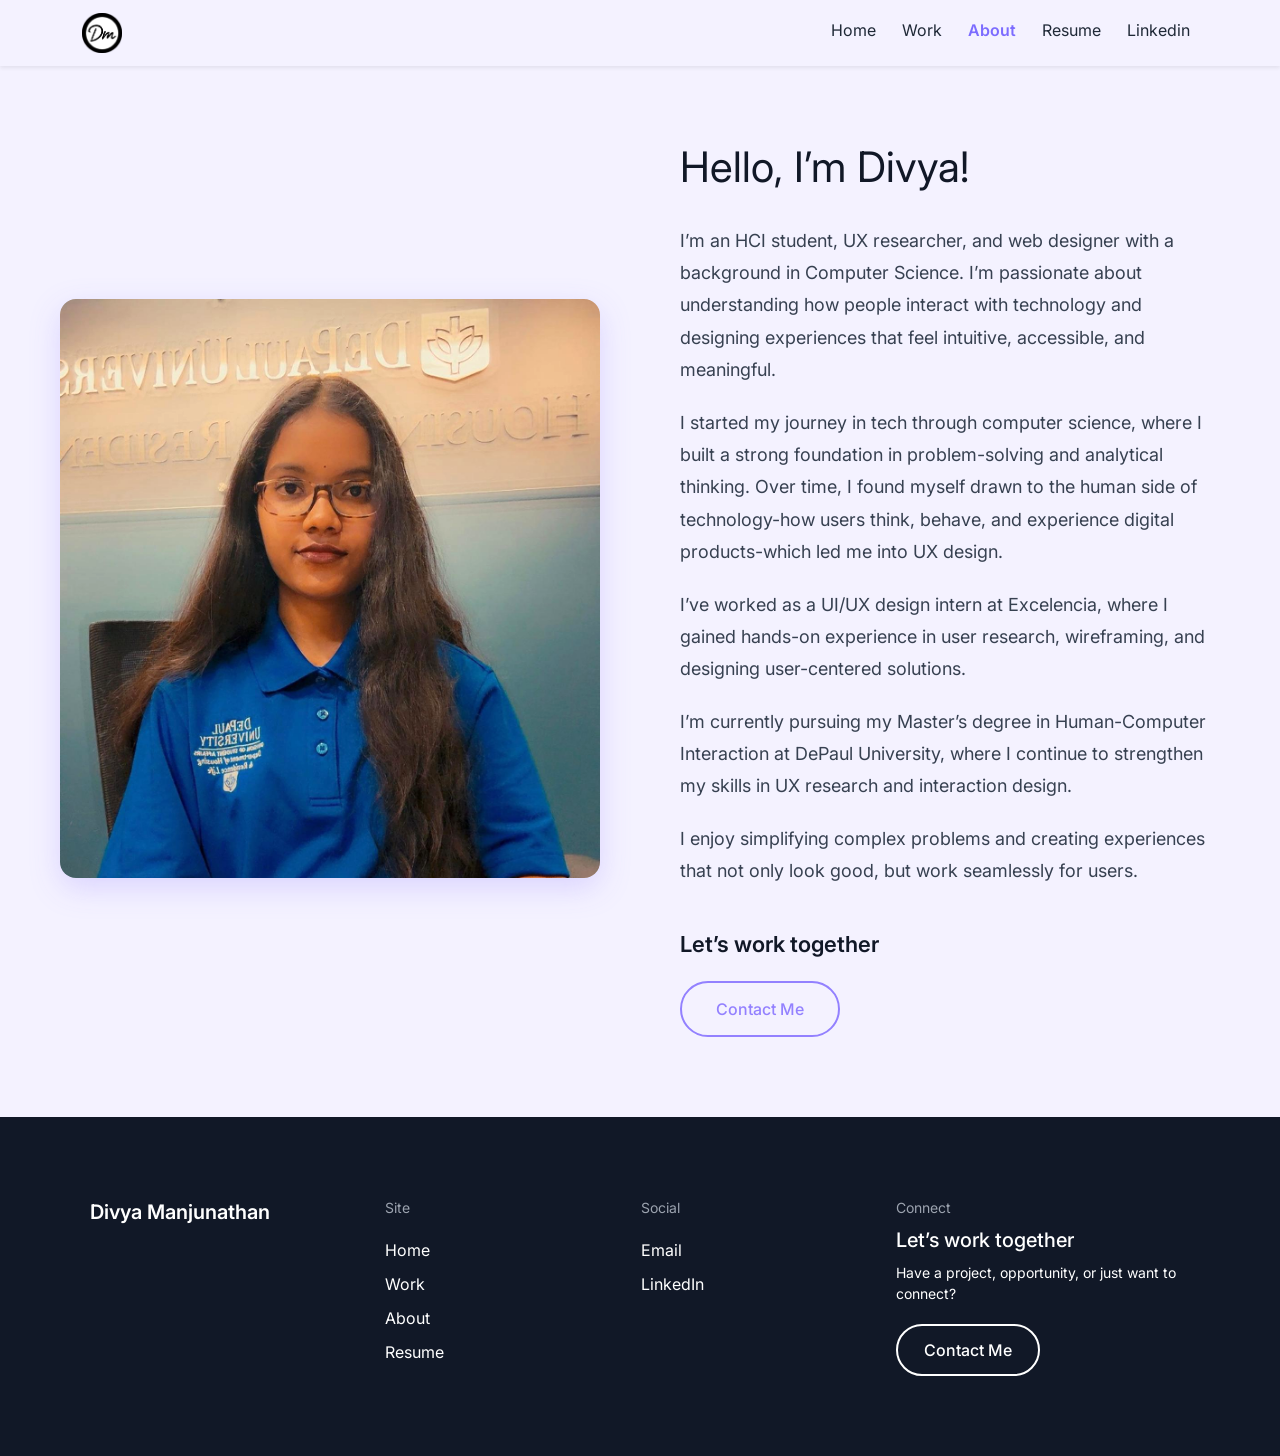
==== about.html @ 00b39861 "Add files via upload" ====
<!DOCTYPE html>
<html lang="en">
<head>
  <meta charset="UTF-8" />
  <meta name="viewport" content="width=device-width, initial-scale=1.0"/>
  <title>About | Divya Manjunathan</title>

  <link href="https://fonts.googleapis.com/css2?family=Inter:wght@300;400;500;600&display=swap" rel="stylesheet">

  <!-- Bootstrap CSS ✅ -->
  <link href="https://cdn.jsdelivr.net/npm/bootstrap@5.3.2/dist/css/bootstrap.min.css" rel="stylesheet">

  <style>
    /* ===== NAV ===== */
    .navbar {
     background-color: #F4F2FF; 
    }

    .navbar-nav {
  display: flex;        /* ensure flex layout */
  gap: 10px;            /* space between links */
}

    /* remove bootstrap default hover color */
.nav-link {
  color: #1F2937;
  text-decoration: none;
}

/* scroll animation container */
.scroll-link {
  position: relative;
  display: inline-block;
  overflow: hidden;
  height: 22px; /* adjust if needed */
  padding: 0;
}

/* stack text vertically */
.text-wrapper {
  display: flex;
  flex-direction: column;
  transition: transform 0.45s cubic-bezier(0.76, 0, 0.24, 1);
}

.text-top,
.text-bottom {
  line-height: 22px; /* MUST match height */
}

.text-bottom {
  color: #4C46B6; /* your accent color */
}

/* animate on hover */
.scroll-link:hover .text-wrapper {
  transform: translateY(-22px);
}

    /* ===== NAV NAME SCROLL EFFECT ===== */
.nav-name {
  font-weight: 700;
  font-size: 1.1rem;
  opacity: 0;
  transform: translateY(6px);
  transition: opacity 0.35s ease, transform 0.35s ease;
  white-space: nowrap;
}

/* visible state */
.navbar.scrolled .nav-name {
  opacity: 1;
  transform: translateY(0);
}

/* Active link styles */
.nav-link.active .text-top,
.nav-link.active .text-bottom {
  color: #7c6cff;
  font-weight: 600;
  position: relative;
}

/* Add underline on active link */
.nav-link.active::after {
  content: "";
  position: absolute;
  left: 0;
  bottom: -2px;          /* adjust to your liking */
  width: 100%;
  height: 2px;
  background-color: #7c6cff;
  border-radius: 2px;
}

    body {
      font-family: 'Inter', sans-serif;
      background: #F4F2FF;
      margin: 0;
      color: #111827;
    }

    /* ===== PAGE LAYOUT ===== */
    .about-page {
      max-width: 1200px;
      margin: auto;
      padding: 140px 20px 80px;

      display: grid;
      grid-template-columns: 1fr 1fr;
      gap: 80px;
      align-items: center;
    }

    /* ===== IMAGE ===== */
    .about-image img {
  width: 100%;
  border-radius: 16px;
  object-fit: cover;

  /* New highlight effect */
  box-shadow: 0 10px 30px rgba(147, 129, 255, 0.3); /* soft glow */
  filter: brightness(1.1); /* slightly brighter */
  transition: transform 0.3s ease, filter 0.3s ease, box-shadow 0.3s ease;
}

/* Optional: subtle hover effect */
.about-image img:hover {
  transform: scale(1.03);
  filter: brightness(1.15);
  box-shadow: 0 20px 40px rgba(147, 129, 255, 0.5);
}

    /* ===== CONTENT ===== */
    .about-content {
      max-width: 600px;
    }

    /* ===== INTRO ===== */
    .about-intro {
      font-size: 42px;
      line-height: 1.3;
      margin-bottom: 30px;
    }

    /* ===== TEXT ===== */
    .about-text p {
      font-size: 18px;
      line-height: 1.8;
      color: #374151;
      margin-bottom: 20px;
    }

    /* ===== BUTTON ===== */
    .contact-btn {
      display: inline-block;
      margin-top: 20px;
      padding: 14px 34px;
      border-radius: 999px;
      border: 2px solid #9381ff;
      color: #9381ff;
      text-decoration: none;
      font-weight: 500;
      transition: all 0.3s ease;
    }

    .contact-btn:hover {
      background: #9381ff;
      color: #fff;
      transform: translateY(-3px);
      box-shadow: 0 10px 25px rgba(147, 129, 255, 0.25);
    }

    .cta-heading {
  margin-top: 40px;
  font-size: 22px;
  font-weight: 600;
  color: #111827; /* bold black */
}

    /* ===== FOOTER ===== */
.footer {
  margin-top: 0;   /* FIX */
  padding: 80px 20px;
  background: #111827;
  color: #fff;
}

.footer-inner {
  max-width: 1100px;
  margin: auto;

  display: grid;
  grid-template-columns: 1.2fr 1fr 1fr 1.5fr;
  gap: 60px;
  align-items: flex-start;
}

/* NAME */
.footer-left {
  font-size: 20px;
  font-weight: 600;
}

/* COLUMNS */
.footer-column {
  display: flex;
  flex-direction: column;
  gap: 10px;
}

.footer-title {
  font-size: 14px;
  color: #9ca3af;
  margin-bottom: 10px;
}

/* LINKS */
.footer-column a {
  text-decoration: none;
  color: #fff;
  position: relative;
  display: inline-block;
  transition: color 0.3s ease;
}

.footer-column a::after {
  content: "";
  position: absolute;
  left: 0;
  bottom: -3px;
  width: 0%;
  height: 2px;
  background: #9381ff;
  transition: width 0.35s ease;
}

.footer-column a:hover {
  color: #9381ff;
}

.footer-column a:hover::after {
  width: 30%;
}

/* CTA */
.footer-cta h3 {
  font-size: 20px;
  margin-bottom: 10px;
}

.footer-cta p {
  font-size: 14px;
  color: #ffffff;
  margin-bottom: 20px;
}

/* BUTTON */
.footer-btn {
  padding: 12px 26px;
  border-radius: 999px;
  border: 2px solid #fff;
  color: #fff;
  text-decoration: none;
  font-weight: 500;
  transition: all 0.3s ease;
  display: inline-block;
}

.footer-btn:hover {
  background: #fff;
  color: #111827;
  transform: translateY(-3px);
}

/* ===== RESPONSIVE ===== */
@media (max-width: 768px) {
  .footer-inner {
    grid-template-columns: 1fr;
    gap: 40px;
  }
}
  </style>
</head>

<body>

    <!-- ✅ NAVBAR FIXED -->
<nav class="navbar navbar-expand-lg navbar-light fixed-top shadow-sm">
  <div class="container">

    <!-- Logo -->
    <a class="navbar-brand d-flex align-items-center gap-2" href="index.html">
      <img src="logo.png" height="40">
      <span class="nav-name">Divya Manjunathan</span>
    </a>

    <!-- Toggle -->
    <button class="navbar-toggler" type="button" data-bs-toggle="collapse" data-bs-target="#navMenu">
      <span class="navbar-toggler-icon"></span>
    </button>

    <!-- Menu -->
    <div class="collapse navbar-collapse justify-content-end" id="navMenu">
      <ul class="navbar-nav"> <!-- ✅ FIXED (no nested ul) -->

        <li class="nav-item">
          <a class="nav-link scroll-link" href="index.html">
            <span class="text-wrapper">
              <span class="text-top">Home</span>
              <span class="text-bottom">Home</span>
            </span>
          </a>
        </li>

        <li class="nav-item">
          <a class="nav-link scroll-link" href="work.html">
            <span class="text-wrapper">
              <span class="text-top">Work</span>
              <span class="text-bottom">Work</span>
            </span>
          </a>
        </li>

        <li class="nav-item">
          <a class="nav-link scroll-link active" href="about.html">
            <span class="text-wrapper">
              <span class="text-top">About</span>
              <span class="text-bottom">About</span>
            </span>
          </a>
        </li>

        <li class="nav-item">
          <a class="nav-link scroll-link" href="resume.html">
            <span class="text-wrapper">
              <span class="text-top">Resume</span>
              <span class="text-bottom">Resume</span>
            </span>
          </a>
        </li>

        <li class="nav-item">
              <a class="nav-link scroll-link" href="https://www.linkedin.com/in/divyamanjunathan/">
                <span class="text-wrapper">
                  <span class="text-top">Linkedin</span>
                  <span class="text-bottom">Linkedin</span>
                </span>
              </a>
            </li>

      </ul>
    </div>

  </div>
</nav>

<!-- ABOUT -->
<section class="about-page">
    

  <!-- LEFT IMAGE -->
  <div class="about-image">
    <img src="proflie.jpeg" alt="Divya">
  </div>

  <!-- RIGHT CONTENT -->
  <div class="about-content">

    <div class="about-intro">
      Hello, I’m Divya!
    </div>

    <div class="about-text">
      <p>I’m an HCI student, UX researcher, and web designer with a background in Computer Science. I’m passionate about understanding how people interact with technology and designing experiences that feel intuitive, accessible, and meaningful.</p>

      <p>I started my journey in tech through computer science, where I built a strong foundation in problem-solving and analytical thinking. Over time, I found myself drawn to the human side of technology-how users think, behave, and experience digital products-which led me into UX design.</p>

      <p>I’ve worked as a UI/UX design intern at Excelencia, where I gained hands-on experience in user research, wireframing, and designing user-centered solutions.</p>

      <p>I’m currently pursuing my Master’s degree in Human-Computer Interaction at DePaul University, where I continue to strengthen my skills in UX research and interaction design.</p>

      <p>I enjoy simplifying complex problems and creating experiences that not only look good, but work seamlessly for users.</p>
    </div>

    <div class="cta-heading">
  Let’s work together
</div>

<a href="mailto:divyamanjunathan04@email.com" class="contact-btn">
  Contact Me
</a>

  </div>

</section>

<!-- PREMIUM FOOTER -->
<footer class="footer">
  <div class="footer-inner">

    <!-- NAME -->
    <div class="footer-left">
      Divya Manjunathan
    </div>

    <!-- SITE -->
    <div class="footer-column">
      <div class="footer-title">Site</div>
      <a href="index.html">Home</a>
      <a href="work.html">Work</a>
      <a href="about.html">About</a>
      <a href="resume.html">Resume</a>
    </div>

    <!-- SOCIAL -->
    <div class="footer-column">
      <div class="footer-title">Social</div>
      <a href="mailto:divyamanjunathan04@email.com">Email</a>
      <a href="https://www.linkedin.com/in/divyamanjunathan/">LinkedIn</a>
    </div>

    <!-- CONTACT CTA -->
    <div class="footer-cta">
      <div class="footer-title">Connect</div>
      <h3>Let’s work together</h3>
      <p>Have a project, opportunity, or just want to connect?</p>
      <a href="mailto:divyamanjunathan04@email.com" class="footer-btn">Contact Me</a>
    </div>

  </div>
</footer>
<!-- Bootstrap JS ✅ -->
<script src="https://cdn.jsdelivr.net/npm/bootstrap@5.3.2/dist/js/bootstrap.bundle.min.js"></script>

</body>
</html>
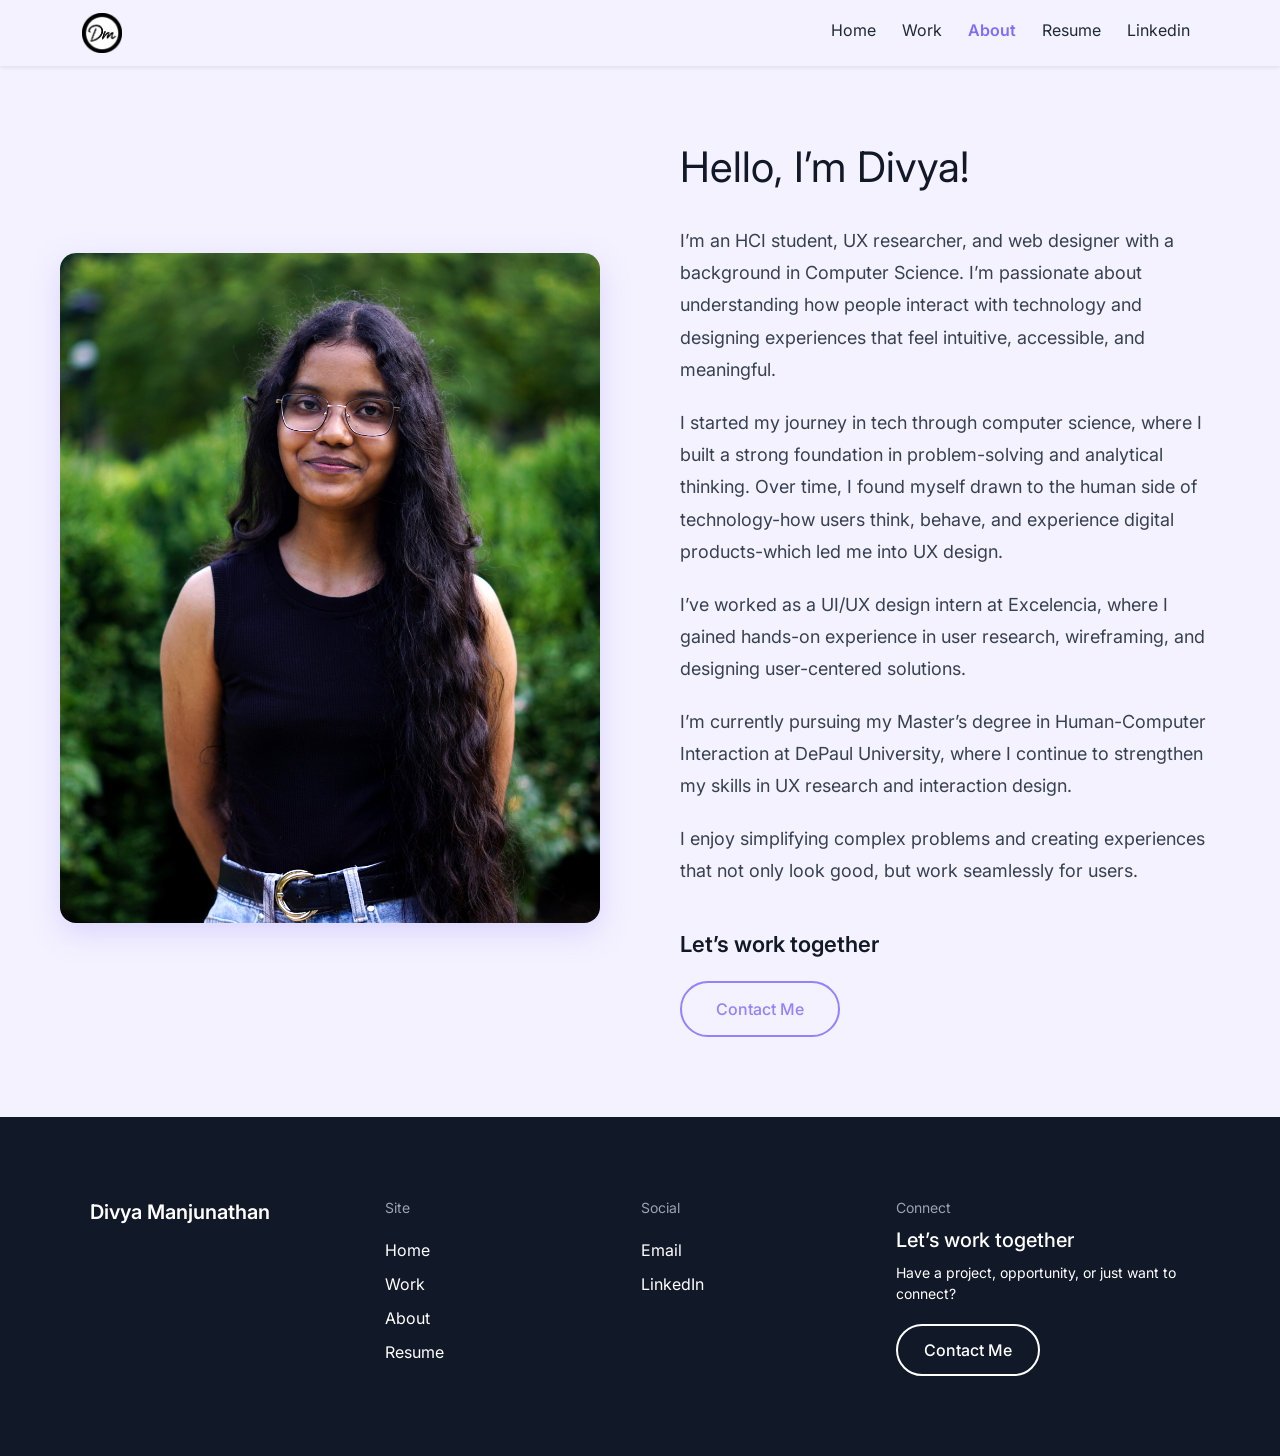
==== commit 5c4454e5: "Add files via upload" ====
--- a/about.html
+++ b/about.html
@@ -361,7 +361,7 @@
 
   <!-- LEFT IMAGE -->
   <div class="about-image">
-    <img src="proflie.jpeg" alt="Divya">
+    <img src="profile.jpeg" alt="Divya">
   </div>
 
   <!-- RIGHT CONTENT -->
@@ -417,7 +417,7 @@
     <div class="footer-column">
       <div class="footer-title">Social</div>
       <a href="mailto:divyamanjunathan04@email.com">Email</a>
-      <a href="https://www.linkedin.com/in/divyamanjunathan/">LinkedIn</a>
+      <a href="https://www.linkedin.com/in/divya-manjunathan/">LinkedIn</a>
     </div>
 
     <!-- CONTACT CTA -->
